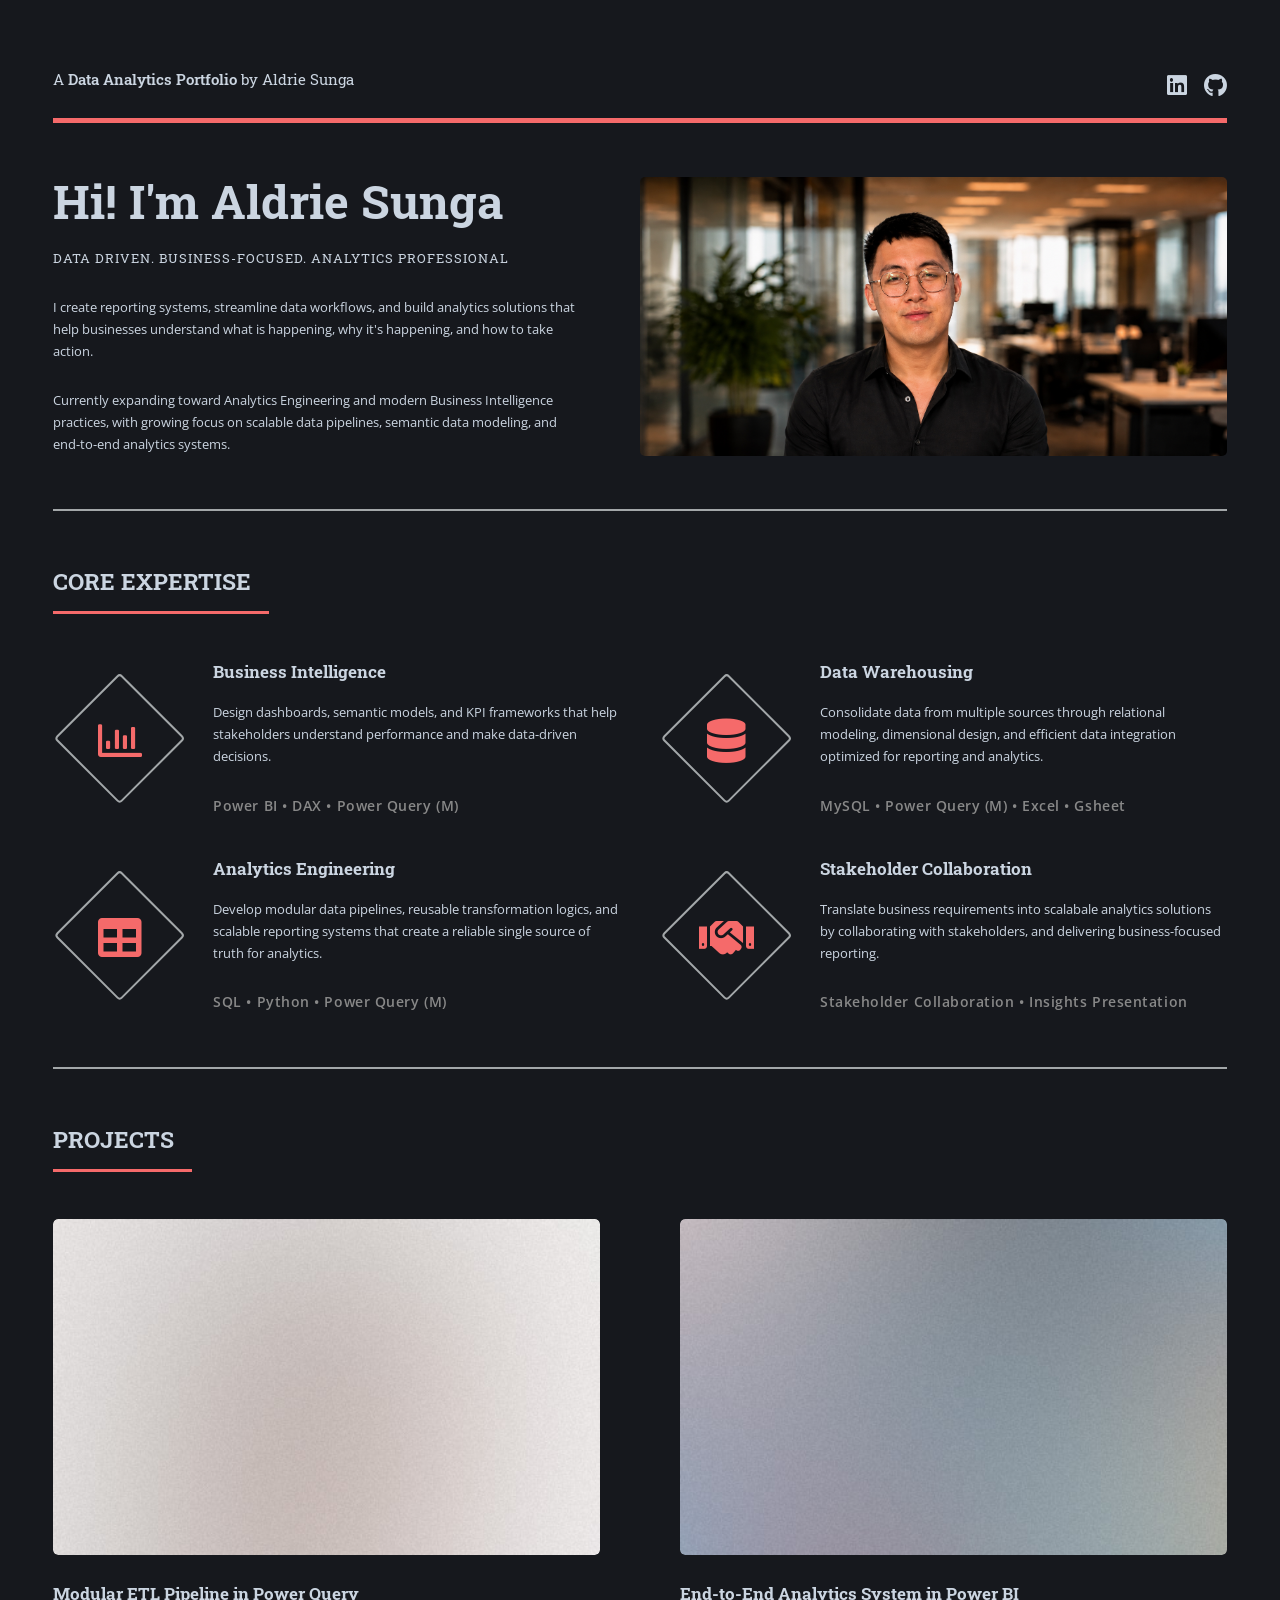
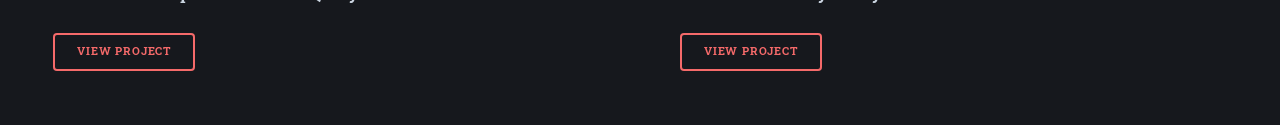
==== index.html @ 1bda988a "Add files via upload Commit-1" ====
<!DOCTYPE HTML>
<html>
	<head>
		<title>Data by Aldrie</title>
		<meta charset="utf-8" />
		<meta name="viewport" content="width=device-width, initial-scale=1, user-scalable=no" />
		<link rel="stylesheet" href="assets/css/main_mod.css" />
	</head>
	<body class="is-preload">

		<!-- Wrapper -->
			<div id="wrapper">

				<!-- Main -->
					<div id="main">
						<div class="inner">

							<!-- Header -->
								<header id="header">
									<a href="index.html" class="logo">A<strong> Data Analytics Portfolio</strong> by Aldrie Sunga</a>
									<ul class="icons">
										<li>
											<a href="https://www.linkedin.com/in/erroljohnsunga/"
												class="icon brands fa-linkedin"
												target="_blank"
												rel="noopener noreferrer">
													<span class="label">Linkedin</span>
											</a>
										</li>

										<li>
											<a
												class="icon brands fa-github"
												target="_blank"
												rel="noopener noreferrer">
													<span class="label">Github</span>
											</a>
										</li>
										<!-- <li><a href="#" class="icon brands fa-snapchat-ghost"><span class="label">Snapchat</span></a></li>
										<li><a href="#" class="icon brands fa-instagram"><span class="label">Instagram</span></a></li>
										<li><a href="#" class="icon brands fa-medium-m"><span class="label">Medium</span></a></li> -->
									</ul>
								</header>

							<!-- Banner -->
								<section id="banner">
									<div class="content">
										<header>
											<h1>Hi! I'm Aldrie Sunga</h1>
											<p>
												Data Driven. Business-Focused. Analytics Professional
											</p>
											
										</header>
										<p>
											I create reporting systems, streamline data workflows, and build analytics solutions that help businesses understand what is happening, why it's happening, and how to take action.
											</p>Currently expanding toward Analytics Engineering and modern Business Intelligence practices, with growing focus on scalable data pipelines, semantic data modeling, and end-to-end analytics systems.
										</p>
										<!-- <ul class="actions">
											<li><a href="#" class="button big">Learn More</a></li>
										</ul> -->
									</div>
									<span class="image object">
										<img src="images/pic10.jpg" alt="" />
									</span>
								</section>

							<!-- Section -->
								<section>
									<header class="major">
										<h2>CORE EXPERTISE</h2>
									</header>
									<div class="features">
										<article>
											<span class="icon fa-chart-bar"></span>
											<div class="content">
												<h3>Business Intelligence</h3>
												<p>
													Design dashboards, semantic models, and KPI frameworks that help stakeholders understand performance and make data-driven decisions.
												</p>
												<p class="tech-stack">
													Power BI • DAX • Power Query (M)
												</p>
											</div>
										</article>
										<article>
											<span class="icon solid fa-database"></span>
											<div class="content">
												<h3>Data Warehousing</h3>
												<p>
													Consolidate data from multiple sources through relational modeling, dimensional design, and efficient data integration optimized for reporting and analytics.
												</p>
												<p class="tech-stack">
													MySQL • Power Query (M) • Excel • Gsheet
												</p>
											</div>
										</article>
										<article>
											<span class="icon solid fa-table"></span>
											<div class="content">
												<h3>Analytics Engineering</h3>
												<p>
													Develop modular data pipelines, reusable transformation logics, and scalable reporting systems that create a reliable single source of truth for analytics.
												</p>
												<p class="tech-stack">
													SQL • Python • Power Query (M)
												</p>
											</div>
										</article>
										<article>
											<span class="icon solid fa-handshake"></span>
											<div class="content">
												<h3>Stakeholder Collaboration</h3>
												<p>
													Translate business requirements into scalabale analytics solutions by collaborating with stakeholders, and delivering business-focused reporting.
												</p>
												<p class="tech-stack">
													Stakeholder Collaboration • Insights Presentation
												</p>
											</div>
										</article>
									</div>
								</section>

							<!-- Section -->
								<section>
									<header class="major">
										<h2>PROJECTS</h2>
									</header>
									<div class="posts">
										<article>
											<a class="image"><img src="images/pic01.jpg" alt="" /></a>
											<h3>Modular ETL Pipeline in Power Query</h3>
											<p>
											</p>
											<ul class="actions">
												<li><a href="#" class="button">View Project</a></li>
											</ul>
										</article>

										<article>
											<a class="image"><img src="images/pic02.jpg" alt="" /></a>
											<h3>End-to-End Analytics System in Power BI</h3>
											<p>
											</p>
											<ul class="actions">
												<li><a href="#" class="button">View Project</a></li>
											</ul>
<!-- 										
										<article>
											<a class="image"><img src="images/pic02.jpg" alt="" /></a>
											<h3>Project #3</h3>
											<p>
												...
											</p>
											<ul class="actions">
												<li><a href="#" class="button">View Project</a></li>
											</ul>
										</article> -->
									</div>
								</section>
						</div>
					</div>
			</div>

		<!-- Scripts -->
			<script src="assets/js/jquery.min.js"></script>
			<script src="assets/js/browser.min.js"></script>
			<script src="assets/js/breakpoints.min.js"></script>
			<script src="assets/js/util.js"></script>
			<script src="assets/js/main.js"></script>

	</body>
</html>
---- assets/css/main_mod.css ----
@import url(fontawesome-all.min.css);
@import url("https://fonts.googleapis.com/css?family=Open+Sans:400,600,400italic,600italic|Roboto+Slab:400,700");
/*
	Editorial by HTML5 UP
	html5up.net | @ajlkn
	Free for personal and commercial use under the CCA 3.0 license (html5up.net/license)
*/
html, body, div, span, applet, object,
iframe, h1, h2, h3, h4, h5, h6, p, blockquote,
pre, a, abbr, acronym, address, big, cite,
code, del, dfn, em, img, ins, kbd, q, s, samp,
small, strike, strong, sub, sup, tt, var, b,
u, i, center, dl, dt, dd, ol, ul, li, fieldset,
form, label, legend, table, caption, tbody,
tfoot, thead, tr, th, td, article, aside,
canvas, details, embed, figure, figcaption,
footer, header, hgroup, menu, nav, output, ruby,
section, summary, time, mark, audio, video {
  margin: 0;
  padding: 0;
  border: 0;
  font-size: 100%;
  font: inherit;
  vertical-align: baseline; }

article, aside, details, figcaption, figure,
footer, header, hgroup, menu, nav, section {
  display: block; }

body {
  line-height: 1; }

ol, ul {
  list-style: none; }

blockquote, q {
  quotes: none; }
  blockquote:before, blockquote:after, q:before, q:after {
    content: '';
    content: none; }

table {
  border-collapse: collapse;
  border-spacing: 0; }

body {
  -webkit-text-size-adjust: none; }

mark {
  background-color: transparent;
  color: inherit; }

input::-moz-focus-inner {
  border: 0;
  padding: 0; }

input, select, textarea {
  -moz-appearance: none;
  -webkit-appearance: none;
  -ms-appearance: none;
  appearance: none; }

/* Basic */
@-ms-viewport {
  width: device-width; }

body {
  -ms-overflow-style: scrollbar; }

@media screen and (max-width: 480px) {
  html, body {
    min-width: 320px; } }

html {
  box-sizing: border-box; }

*, *:before, *:after {
  box-sizing: inherit; }

body {
  background: #16181D; }
  body.is-preload *, body.is-preload *:before, body.is-preload *:after, body.is-resizing *, body.is-resizing *:before, body.is-resizing *:after {
    -moz-animation: none !important;
    -webkit-animation: none !important;
    -ms-animation: none !important;
    animation: none !important;
    -moz-transition: none !important;
    -webkit-transition: none !important;
    -ms-transition: none !important;
    transition: none !important; }

/* Type */
body, input, select, textarea {
  color: #CBD5E1;
  font-family: "Open Sans", sans-serif;
  font-size: 13pt;
  font-weight: 400;
  line-height: 1.65; }
  @media screen and (max-width: 1680px) {
    body, input, select, textarea {
      font-size: 11pt; } }
  @media screen and (max-width: 1280px) {
    body, input, select, textarea {
      font-size: 10pt; } }
  @media screen and (max-width: 360px) {
    body, input, select, textarea {
      font-size: 9pt; } }

a {
  -moz-transition: color 0.2s ease-in-out, border-bottom-color 0.2s ease-in-out;
  -webkit-transition: color 0.2s ease-in-out, border-bottom-color 0.2s ease-in-out;
  -ms-transition: color 0.2s ease-in-out, border-bottom-color 0.2s ease-in-out;
  transition: color 0.2s ease-in-out, border-bottom-color 0.2s ease-in-out;
  border-bottom: dotted 1px;
  color: #f56a6a;
  text-decoration: none; }
  a:hover {
    border-bottom-color: #f56a6a;
    color: #f56a6a !important; }
    a:hover strong {
      color: inherit; }

strong, b {
  color: #CBD5E1;
  font-weight: 600; }

em, i {
  font-style: italic; }

p {
  margin: 0 0 2em 0; }

h1, h2, h3, h4, h5, h6 {
  color: #CBD5E1;
  font-family: "Roboto Slab", serif;
  font-weight: 700;
  line-height: 1.5;
  margin: 0 0 1em 0; }
  h1 a, h2 a, h3 a, h4 a, h5 a, h6 a {
    color: inherit;
    text-decoration: none;
    border-bottom: 0; }

h1 {
  font-size: 4em;
  margin: 0 0 0.5em 0;
  line-height: 1.3; }

h2 {
  font-size: 1.75em; }

h3 {
  font-size: 1.25em; }

h4 {
  font-size: 1.1em; }

h5 {
  font-size: 0.9em; }

h6 {
  font-size: 0.7em; }

@media screen and (max-width: 1680px) {
  h1 {
    font-size: 3.5em; } }

@media screen and (max-width: 980px) {
  h1 {
    font-size: 3.25em; } }

@media screen and (max-width: 736px) {
  h1 {
    font-size: 2em;
    line-height: 1.4; }
  h2 {
    font-size: 1.5em; } }

sub {
  font-size: 0.8em;
  position: relative;
  top: 0.5em; }

sup {
  font-size: 0.8em;
  position: relative;
  top: -0.5em; }

blockquote {
  border-left: solid 3px rgba(210, 215, 217, 0.75);
  font-style: italic;
  margin: 0 0 2em 0;
  padding: 0.5em 0 0.5em 2em; }

code {
  background: rgba(230, 235, 237, 0.25);
  border-radius: 0.375em;
  border: solid 1px rgba(210, 215, 217, 0.75);
  font-family: "Courier New", monospace;
  font-size: 0.9em;
  margin: 0 0.25em;
  padding: 0.25em 0.65em; }

pre {
  -webkit-overflow-scrolling: touch;
  font-family: "Courier New", monospace;
  font-size: 0.9em;
  margin: 0 0 2em 0; }
  pre code {
    display: block;
    line-height: 1.75;
    padding: 1em 1.5em;
    overflow-x: auto; }

hr {
  border: 0;
  border-bottom: solid 1px rgba(210, 215, 217, 0.75);
  margin: 2em 0; }
  hr.major {
    margin: 3em 0; }

.align-left {
  text-align: left; }

.align-center {
  text-align: center; }

.align-right {
  text-align: right; }

/* Row */
.row {
  display: flex;
  flex-wrap: wrap;
  box-sizing: border-box;
  align-items: stretch; }
  .row > * {
    box-sizing: border-box; }
  .row.gtr-uniform > * > :last-child {
    margin-bottom: 0; }
  .row.aln-left {
    justify-content: flex-start; }
  .row.aln-center {
    justify-content: center; }
  .row.aln-right {
    justify-content: flex-end; }
  .row.aln-top {
    align-items: flex-start; }
  .row.aln-middle {
    align-items: center; }
  .row.aln-bottom {
    align-items: flex-end; }
  .row > .imp {
    order: -1; }
  .row > .col-1 {
    width: 8.33333%; }
  .row > .off-1 {
    margin-left: 8.33333%; }
  .row > .col-2 {
    width: 16.66667%; }
  .row > .off-2 {
    margin-left: 16.66667%; }
  .row > .col-3 {
    width: 25%; }
  .row > .off-3 {
    margin-left: 25%; }
  .row > .col-4 {
    width: 33.33333%; }
  .row > .off-4 {
    margin-left: 33.33333%; }
  .row > .col-5 {
    width: 41.66667%; }
  .row > .off-5 {
    margin-left: 41.66667%; }
  .row > .col-6 {
    width: 50%; }
  .row > .off-6 {
    margin-left: 50%; }
  .row > .col-7 {
    width: 58.33333%; }
  .row > .off-7 {
    margin-left: 58.33333%; }
  .row > .col-8 {
    width: 66.66667%; }
  .row > .off-8 {
    margin-left: 66.66667%; }
  .row > .col-9 {
    width: 75%; }
  .row > .off-9 {
    margin-left: 75%; }
  .row > .col-10 {
    width: 83.33333%; }
  .row > .off-10 {
    margin-left: 83.33333%; }
  .row > .col-11 {
    width: 91.66667%; }
  .row > .off-11 {
    margin-left: 91.66667%; }
  .row > .col-12 {
    width: 100%; }
  .row > .off-12 {
    margin-left: 100%; }
  .row.gtr-0 {
    margin-top: 0;
    margin-left: 0em; }
    .row.gtr-0 > * {
      padding: 0 0 0 0em; }
    .row.gtr-0.gtr-uniform {
      margin-top: 0em; }
      .row.gtr-0.gtr-uniform > * {
        padding-top: 0em; }
  .row.gtr-25 {
    margin-top: 0;
    margin-left: -0.375em; }
    .row.gtr-25 > * {
      padding: 0 0 0 0.375em; }
    .row.gtr-25.gtr-uniform {
      margin-top: -0.375em; }
      .row.gtr-25.gtr-uniform > * {
        padding-top: 0.375em; }
  .row.gtr-50 {
    margin-top: 0;
    margin-left: -0.75em; }
    .row.gtr-50 > * {
      padding: 0 0 0 0.75em; }
    .row.gtr-50.gtr-uniform {
      margin-top: -0.75em; }
      .row.gtr-50.gtr-uniform > * {
        padding-top: 0.75em; }
  .row {
    margin-top: 0;
    margin-left: -1.5em; }
    .row > * {
      padding: 0 0 0 1.5em; }
    .row.gtr-uniform {
      margin-top: -1.5em; }
      .row.gtr-uniform > * {
        padding-top: 1.5em; }
  .row.gtr-150 {
    margin-top: 0;
    margin-left: -2.25em; }
    .row.gtr-150 > * {
      padding: 0 0 0 2.25em; }
    .row.gtr-150.gtr-uniform {
      margin-top: -2.25em; }
      .row.gtr-150.gtr-uniform > * {
        padding-top: 2.25em; }
  .row.gtr-200 {
    margin-top: 0;
    margin-left: -3em; }
    .row.gtr-200 > * {
      padding: 0 0 0 3em; }
    .row.gtr-200.gtr-uniform {
      margin-top: -3em; }
      .row.gtr-200.gtr-uniform > * {
        padding-top: 3em; }
  @media screen and (max-width: 1680px) {
    .row {
      display: flex;
      flex-wrap: wrap;
      box-sizing: border-box;
      align-items: stretch; }
      .row > * {
        box-sizing: border-box; }
      .row.gtr-uniform > * > :last-child {
        margin-bottom: 0; }
      .row.aln-left {
        justify-content: flex-start; }
      .row.aln-center {
        justify-content: center; }
      .row.aln-right {
        justify-content: flex-end; }
      .row.aln-top {
        align-items: flex-start; }
      .row.aln-middle {
        align-items: center; }
      .row.aln-bottom {
        align-items: flex-end; }
      .row > .imp-xlarge {
        order: -1; }
      .row > .col-1-xlarge {
        width: 8.33333%; }
      .row > .off-1-xlarge {
        margin-left: 8.33333%; }
      .row > .col-2-xlarge {
        width: 16.66667%; }
      .row > .off-2-xlarge {
        margin-left: 16.66667%; }
      .row > .col-3-xlarge {
        width: 25%; }
      .row > .off-3-xlarge {
        margin-left: 25%; }
      .row > .col-4-xlarge {
        width: 33.33333%; }
      .row > .off-4-xlarge {
        margin-left: 33.33333%; }
      .row > .col-5-xlarge {
        width: 41.66667%; }
      .row > .off-5-xlarge {
        margin-left: 41.66667%; }
      .row > .col-6-xlarge {
        width: 50%; }
      .row > .off-6-xlarge {
        margin-left: 50%; }
      .row > .col-7-xlarge {
        width: 58.33333%; }
      .row > .off-7-xlarge {
        margin-left: 58.33333%; }
      .row > .col-8-xlarge {
        width: 66.66667%; }
      .row > .off-8-xlarge {
        margin-left: 66.66667%; }
      .row > .col-9-xlarge {
        width: 75%; }
      .row > .off-9-xlarge {
        margin-left: 75%; }
      .row > .col-10-xlarge {
        width: 83.33333%; }
      .row > .off-10-xlarge {
        margin-left: 83.33333%; }
      .row > .col-11-xlarge {
        width: 91.66667%; }
      .row > .off-11-xlarge {
        margin-left: 91.66667%; }
      .row > .col-12-xlarge {
        width: 100%; }
      .row > .off-12-xlarge {
        margin-left: 100%; }
      .row.gtr-0 {
        margin-top: 0;
        margin-left: 0em; }
        .row.gtr-0 > * {
          padding: 0 0 0 0em; }
        .row.gtr-0.gtr-uniform {
          margin-top: 0em; }
          .row.gtr-0.gtr-uniform > * {
            padding-top: 0em; }
      .row.gtr-25 {
        margin-top: 0;
        margin-left: -0.375em; }
        .row.gtr-25 > * {
          padding: 0 0 0 0.375em; }
        .row.gtr-25.gtr-uniform {
          margin-top: -0.375em; }
          .row.gtr-25.gtr-uniform > * {
            padding-top: 0.375em; }
      .row.gtr-50 {
        margin-top: 0;
        margin-left: -0.75em; }
        .row.gtr-50 > * {
          padding: 0 0 0 0.75em; }
        .row.gtr-50.gtr-uniform {
          margin-top: -0.75em; }
          .row.gtr-50.gtr-uniform > * {
            padding-top: 0.75em; }
      .row {
        margin-top: 0;
        margin-left: -1.5em; }
        .row > * {
          padding: 0 0 0 1.5em; }
        .row.gtr-uniform {
          margin-top: -1.5em; }
          .row.gtr-uniform > * {
            padding-top: 1.5em; }
      .row.gtr-150 {
        margin-top: 0;
        margin-left: -2.25em; }
        .row.gtr-150 > * {
          padding: 0 0 0 2.25em; }
        .row.gtr-150.gtr-uniform {
          margin-top: -2.25em; }
          .row.gtr-150.gtr-uniform > * {
            padding-top: 2.25em; }
      .row.gtr-200 {
        margin-top: 0;
        margin-left: -3em; }
        .row.gtr-200 > * {
          padding: 0 0 0 3em; }
        .row.gtr-200.gtr-uniform {
          margin-top: -3em; }
          .row.gtr-200.gtr-uniform > * {
            padding-top: 3em; } }
  @media screen and (max-width: 1280px) {
    .row {
      display: flex;
      flex-wrap: wrap;
      box-sizing: border-box;
      align-items: stretch; }
      .row > * {
        box-sizing: border-box; }
      .row.gtr-uniform > * > :last-child {
        margin-bottom: 0; }
      .row.aln-left {
        justify-content: flex-start; }
      .row.aln-center {
        justify-content: center; }
      .row.aln-right {
        justify-content: flex-end; }
      .row.aln-top {
        align-items: flex-start; }
      .row.aln-middle {
        align-items: center; }
      .row.aln-bottom {
        align-items: flex-end; }
      .row > .imp-large {
        order: -1; }
      .row > .col-1-large {
        width: 8.33333%; }
      .row > .off-1-large {
        margin-left: 8.33333%; }
      .row > .col-2-large {
        width: 16.66667%; }
      .row > .off-2-large {
        margin-left: 16.66667%; }
      .row > .col-3-large {
        width: 25%; }
      .row > .off-3-large {
        margin-left: 25%; }
      .row > .col-4-large {
        width: 33.33333%; }
      .row > .off-4-large {
        margin-left: 33.33333%; }
      .row > .col-5-large {
        width: 41.66667%; }
      .row > .off-5-large {
        margin-left: 41.66667%; }
      .row > .col-6-large {
        width: 50%; }
      .row > .off-6-large {
        margin-left: 50%; }
      .row > .col-7-large {
        width: 58.33333%; }
      .row > .off-7-large {
        margin-left: 58.33333%; }
      .row > .col-8-large {
        width: 66.66667%; }
      .row > .off-8-large {
        margin-left: 66.66667%; }
      .row > .col-9-large {
        width: 75%; }
      .row > .off-9-large {
        margin-left: 75%; }
      .row > .col-10-large {
        width: 83.33333%; }
      .row > .off-10-large {
        margin-left: 83.33333%; }
      .row > .col-11-large {
        width: 91.66667%; }
      .row > .off-11-large {
        margin-left: 91.66667%; }
      .row > .col-12-large {
        width: 100%; }
      .row > .off-12-large {
        margin-left: 100%; }
      .row.gtr-0 {
        margin-top: 0;
        margin-left: 0em; }
        .row.gtr-0 > * {
          padding: 0 0 0 0em; }
        .row.gtr-0.gtr-uniform {
          margin-top: 0em; }
          .row.gtr-0.gtr-uniform > * {
            padding-top: 0em; }
      .row.gtr-25 {
        margin-top: 0;
        margin-left: -0.375em; }
        .row.gtr-25 > * {
          padding: 0 0 0 0.375em; }
        .row.gtr-25.gtr-uniform {
          margin-top: -0.375em; }
          .row.gtr-25.gtr-uniform > * {
            padding-top: 0.375em; }
      .row.gtr-50 {
        margin-top: 0;
        margin-left: -0.75em; }
        .row.gtr-50 > * {
          padding: 0 0 0 0.75em; }
        .row.gtr-50.gtr-uniform {
          margin-top: -0.75em; }
          .row.gtr-50.gtr-uniform > * {
            padding-top: 0.75em; }
      .row {
        margin-top: 0;
        margin-left: -1.5em; }
        .row > * {
          padding: 0 0 0 1.5em; }
        .row.gtr-uniform {
          margin-top: -1.5em; }
          .row.gtr-uniform > * {
            padding-top: 1.5em; }
      .row.gtr-150 {
        margin-top: 0;
        margin-left: -2.25em; }
        .row.gtr-150 > * {
          padding: 0 0 0 2.25em; }
        .row.gtr-150.gtr-uniform {
          margin-top: -2.25em; }
          .row.gtr-150.gtr-uniform > * {
            padding-top: 2.25em; }
      .row.gtr-200 {
        margin-top: 0;
        margin-left: -3em; }
        .row.gtr-200 > * {
          padding: 0 0 0 3em; }
        .row.gtr-200.gtr-uniform {
          margin-top: -3em; }
          .row.gtr-200.gtr-uniform > * {
            padding-top: 3em; } }
  @media screen and (max-width: 980px) {
    .row {
      display: flex;
      flex-wrap: wrap;
      box-sizing: border-box;
      align-items: stretch; }
      .row > * {
        box-sizing: border-box; }
      .row.gtr-uniform > * > :last-child {
        margin-bottom: 0; }
      .row.aln-left {
        justify-content: flex-start; }
      .row.aln-center {
        justify-content: center; }
      .row.aln-right {
        justify-content: flex-end; }
      .row.aln-top {
        align-items: flex-start; }
      .row.aln-middle {
        align-items: center; }
      .row.aln-bottom {
        align-items: flex-end; }
      .row > .imp-medium {
        order: -1; }
      .row > .col-1-medium {
        width: 8.33333%; }
      .row > .off-1-medium {
        margin-left: 8.33333%; }
      .row > .col-2-medium {
        width: 16.66667%; }
      .row > .off-2-medium {
        margin-left: 16.66667%; }
      .row > .col-3-medium {
        width: 25%; }
      .row > .off-3-medium {
        margin-left: 25%; }
      .row > .col-4-medium {
        width: 33.33333%; }
      .row > .off-4-medium {
        margin-left: 33.33333%; }
      .row > .col-5-medium {
        width: 41.66667%; }
      .row > .off-5-medium {
        margin-left: 41.66667%; }
      .row > .col-6-medium {
        width: 50%; }
      .row > .off-6-medium {
        margin-left: 50%; }
      .row > .col-7-medium {
        width: 58.33333%; }
      .row > .off-7-medium {
        margin-left: 58.33333%; }
      .row > .col-8-medium {
        width: 66.66667%; }
      .row > .off-8-medium {
        margin-left: 66.66667%; }
      .row > .col-9-medium {
        width: 75%; }
      .row > .off-9-medium {
        margin-left: 75%; }
      .row > .col-10-medium {
        width: 83.33333%; }
      .row > .off-10-medium {
        margin-left: 83.33333%; }
      .row > .col-11-medium {
        width: 91.66667%; }
      .row > .off-11-medium {
        margin-left: 91.66667%; }
      .row > .col-12-medium {
        width: 100%; }
      .row > .off-12-medium {
        margin-left: 100%; }
      .row.gtr-0 {
        margin-top: 0;
        margin-left: 0em; }
        .row.gtr-0 > * {
          padding: 0 0 0 0em; }
        .row.gtr-0.gtr-uniform {
          margin-top: 0em; }
          .row.gtr-0.gtr-uniform > * {
            padding-top: 0em; }
      .row.gtr-25 {
        margin-top: 0;
        margin-left: -0.375em; }
        .row.gtr-25 > * {
          padding: 0 0 0 0.375em; }
        .row.gtr-25.gtr-uniform {
          margin-top: -0.375em; }
          .row.gtr-25.gtr-uniform > * {
            padding-top: 0.375em; }
      .row.gtr-50 {
        margin-top: 0;
        margin-left: -0.75em; }
        .row.gtr-50 > * {
          padding: 0 0 0 0.75em; }
        .row.gtr-50.gtr-uniform {
          margin-top: -0.75em; }
          .row.gtr-50.gtr-uniform > * {
            padding-top: 0.75em; }
      .row {
        margin-top: 0;
        margin-left: -1.5em; }
        .row > * {
          padding: 0 0 0 1.5em; }
        .row.gtr-uniform {
          margin-top: -1.5em; }
          .row.gtr-uniform > * {
            padding-top: 1.5em; }
      .row.gtr-150 {
        margin-top: 0;
        margin-left: -2.25em; }
        .row.gtr-150 > * {
          padding: 0 0 0 2.25em; }
        .row.gtr-150.gtr-uniform {
          margin-top: -2.25em; }
          .row.gtr-150.gtr-uniform > * {
            padding-top: 2.25em; }
      .row.gtr-200 {
        margin-top: 0;
        margin-left: -3em; }
        .row.gtr-200 > * {
          padding: 0 0 0 3em; }
        .row.gtr-200.gtr-uniform {
          margin-top: -3em; }
          .row.gtr-200.gtr-uniform > * {
            padding-top: 3em; } }
  @media screen and (max-width: 736px) {
    .row {
      display: flex;
      flex-wrap: wrap;
      box-sizing: border-box;
      align-items: stretch; }
      .row > * {
        box-sizing: border-box; }
      .row.gtr-uniform > * > :last-child {
        margin-bottom: 0; }
      .row.aln-left {
        justify-content: flex-start; }
      .row.aln-center {
        justify-content: center; }
      .row.aln-right {
        justify-content: flex-end; }
      .row.aln-top {
        align-items: flex-start; }
      .row.aln-middle {
        align-items: center; }
      .row.aln-bottom {
        align-items: flex-end; }
      .row > .imp-small {
        order: -1; }
      .row > .col-1-small {
        width: 8.33333%; }
      .row > .off-1-small {
        margin-left: 8.33333%; }
      .row > .col-2-small {
        width: 16.66667%; }
      .row > .off-2-small {
        margin-left: 16.66667%; }
      .row > .col-3-small {
        width: 25%; }
      .row > .off-3-small {
        margin-left: 25%; }
      .row > .col-4-small {
        width: 33.33333%; }
      .row > .off-4-small {
        margin-left: 33.33333%; }
      .row > .col-5-small {
        width: 41.66667%; }
      .row > .off-5-small {
        margin-left: 41.66667%; }
      .row > .col-6-small {
        width: 50%; }
      .row > .off-6-small {
        margin-left: 50%; }
      .row > .col-7-small {
        width: 58.33333%; }
      .row > .off-7-small {
        margin-left: 58.33333%; }
      .row > .col-8-small {
        width: 66.66667%; }
      .row > .off-8-small {
        margin-left: 66.66667%; }
      .row > .col-9-small {
        width: 75%; }
      .row > .off-9-small {
        margin-left: 75%; }
      .row > .col-10-small {
        width: 83.33333%; }
      .row > .off-10-small {
        margin-left: 83.33333%; }
      .row > .col-11-small {
        width: 91.66667%; }
      .row > .off-11-small {
        margin-left: 91.66667%; }
      .row > .col-12-small {
        width: 100%; }
      .row > .off-12-small {
        margin-left: 100%; }
      .row.gtr-0 {
        margin-top: 0;
        margin-left: 0em; }
        .row.gtr-0 > * {
          padding: 0 0 0 0em; }
        .row.gtr-0.gtr-uniform {
          margin-top: 0em; }
          .row.gtr-0.gtr-uniform > * {
            padding-top: 0em; }
      .row.gtr-25 {
        margin-top: 0;
        margin-left: -0.375em; }
        .row.gtr-25 > * {
          padding: 0 0 0 0.375em; }
        .row.gtr-25.gtr-uniform {
          margin-top: -0.375em; }
          .row.gtr-25.gtr-uniform > * {
            padding-top: 0.375em; }
      .row.gtr-50 {
        margin-top: 0;
        margin-left: -0.75em; }
        .row.gtr-50 > * {
          padding: 0 0 0 0.75em; }
        .row.gtr-50.gtr-uniform {
          margin-top: -0.75em; }
          .row.gtr-50.gtr-uniform > * {
            padding-top: 0.75em; }
      .row {
        margin-top: 0;
        margin-left: -1.5em; }
        .row > * {
          padding: 0 0 0 1.5em; }
        .row.gtr-uniform {
          margin-top: -1.5em; }
          .row.gtr-uniform > * {
            padding-top: 1.5em; }
      .row.gtr-150 {
        margin-top: 0;
        margin-left: -2.25em; }
        .row.gtr-150 > * {
          padding: 0 0 0 2.25em; }
        .row.gtr-150.gtr-uniform {
          margin-top: -2.25em; }
          .row.gtr-150.gtr-uniform > * {
            padding-top: 2.25em; }
      .row.gtr-200 {
        margin-top: 0;
        margin-left: -3em; }
        .row.gtr-200 > * {
          padding: 0 0 0 3em; }
        .row.gtr-200.gtr-uniform {
          margin-top: -3em; }
          .row.gtr-200.gtr-uniform > * {
            padding-top: 3em; } }
  @media screen and (max-width: 480px) {
    .row {
      display: flex;
      flex-wrap: wrap;
      box-sizing: border-box;
      align-items: stretch; }
      .row > * {
        box-sizing: border-box; }
      .row.gtr-uniform > * > :last-child {
        margin-bottom: 0; }
      .row.aln-left {
        justify-content: flex-start; }
      .row.aln-center {
        justify-content: center; }
      .row.aln-right {
        justify-content: flex-end; }
      .row.aln-top {
        align-items: flex-start; }
      .row.aln-middle {
        align-items: center; }
      .row.aln-bottom {
        align-items: flex-end; }
      .row > .imp-xsmall {
        order: -1; }
      .row > .col-1-xsmall {
        width: 8.33333%; }
      .row > .off-1-xsmall {
        margin-left: 8.33333%; }
      .row > .col-2-xsmall {
        width: 16.66667%; }
      .row > .off-2-xsmall {
        margin-left: 16.66667%; }
      .row > .col-3-xsmall {
        width: 25%; }
      .row > .off-3-xsmall {
        margin-left: 25%; }
      .row > .col-4-xsmall {
        width: 33.33333%; }
      .row > .off-4-xsmall {
        margin-left: 33.33333%; }
      .row > .col-5-xsmall {
        width: 41.66667%; }
      .row > .off-5-xsmall {
        margin-left: 41.66667%; }
      .row > .col-6-xsmall {
        width: 50%; }
      .row > .off-6-xsmall {
        margin-left: 50%; }
      .row > .col-7-xsmall {
        width: 58.33333%; }
      .row > .off-7-xsmall {
        margin-left: 58.33333%; }
      .row > .col-8-xsmall {
        width: 66.66667%; }
      .row > .off-8-xsmall {
        margin-left: 66.66667%; }
      .row > .col-9-xsmall {
        width: 75%; }
      .row > .off-9-xsmall {
        margin-left: 75%; }
      .row > .col-10-xsmall {
        width: 83.33333%; }
      .row > .off-10-xsmall {
        margin-left: 83.33333%; }
      .row > .col-11-xsmall {
        width: 91.66667%; }
      .row > .off-11-xsmall {
        margin-left: 91.66667%; }
      .row > .col-12-xsmall {
        width: 100%; }
      .row > .off-12-xsmall {
        margin-left: 100%; }
      .row.gtr-0 {
        margin-top: 0;
        margin-left: 0em; }
        .row.gtr-0 > * {
          padding: 0 0 0 0em; }
        .row.gtr-0.gtr-uniform {
          margin-top: 0em; }
          .row.gtr-0.gtr-uniform > * {
            padding-top: 0em; }
      .row.gtr-25 {
        margin-top: 0;
        margin-left: -0.375em; }
        .row.gtr-25 > * {
          padding: 0 0 0 0.375em; }
        .row.gtr-25.gtr-uniform {
          margin-top: -0.375em; }
          .row.gtr-25.gtr-uniform > * {
            padding-top: 0.375em; }
      .row.gtr-50 {
        margin-top: 0;
        margin-left: -0.75em; }
        .row.gtr-50 > * {
          padding: 0 0 0 0.75em; }
        .row.gtr-50.gtr-uniform {
          margin-top: -0.75em; }
          .row.gtr-50.gtr-uniform > * {
            padding-top: 0.75em; }
      .row {
        margin-top: 0;
        margin-left: -1.5em; }
        .row > * {
          padding: 0 0 0 1.5em; }
        .row.gtr-uniform {
          margin-top: -1.5em; }
          .row.gtr-uniform > * {
            padding-top: 1.5em; }
      .row.gtr-150 {
        margin-top: 0;
        margin-left: -2.25em; }
        .row.gtr-150 > * {
          padding: 0 0 0 2.25em; }
        .row.gtr-150.gtr-uniform {
          margin-top: -2.25em; }
          .row.gtr-150.gtr-uniform > * {
            padding-top: 2.25em; }
      .row.gtr-200 {
        margin-top: 0;
        margin-left: -3em; }
        .row.gtr-200 > * {
          padding: 0 0 0 3em; }
        .row.gtr-200.gtr-uniform {
          margin-top: -3em; }
          .row.gtr-200.gtr-uniform > * {
            padding-top: 3em; } }

/* Section/Article */
section.special, article.special {
  text-align: center; }

header p {
  font-family: "Roboto Slab", serif;
  font-size: 1em;
  font-weight: 400;
  letter-spacing: 0.075em;
  margin-top: -0.5em;
  text-transform: uppercase; }

header.major > :last-child {
  border-bottom: solid 3px #f56a6a;
  display: inline-block;
  margin: 0 0 2em 0;
  padding: 0 0.75em 0.5em 0; }

header.main > :last-child {
  margin: 0 0 1em 0; }

/* Form */
form {
  margin: 0 0 2em 0; }

label {
  color: #3d4449;
  display: block;
  font-size: 0.9em;
  font-weight: 600;
  margin: 0 0 1em 0; }

input[type="text"],
input[type="password"],
input[type="email"],
input[type="tel"],
input[type="search"],
input[type="url"],
select,
textarea {
  -moz-appearance: none;
  -webkit-appearance: none;
  -ms-appearance: none;
  appearance: none;
  background: #ffffff;
  border-radius: 0.375em;
  border: none;
  border: solid 1px rgba(210, 215, 217, 0.75);
  color: inherit;
  display: block;
  outline: 0;
  padding: 0 1em;
  text-decoration: none;
  width: 100%; }
  input[type="text"]:invalid,
  input[type="password"]:invalid,
  input[type="email"]:invalid,
  input[type="tel"]:invalid,
  input[type="search"]:invalid,
  input[type="url"]:invalid,
  select:invalid,
  textarea:invalid {
    box-shadow: none; }
  input[type="text"]:focus,
  input[type="password"]:focus,
  input[type="email"]:focus,
  input[type="tel"]:focus,
  input[type="search"]:focus,
  input[type="url"]:focus,
  select:focus,
  textarea:focus {
    border-color: #f56a6a;
    box-shadow: 0 0 0 1px #f56a6a; }

select {
  background-image: url("data:image/svg+xml;charset=utf8,%3Csvg xmlns='http://www.w3.org/2000/svg' width='40' height='40' preserveAspectRatio='none' viewBox='0 0 40 40'%3E%3Cpath d='M9.4,12.3l10.4,10.4l10.4-10.4c0.2-0.2,0.5-0.4,0.9-0.4c0.3,0,0.6,0.1,0.9,0.4l3.3,3.3c0.2,0.2,0.4,0.5,0.4,0.9 c0,0.4-0.1,0.6-0.4,0.9L20.7,31.9c-0.2,0.2-0.5,0.4-0.9,0.4c-0.3,0-0.6-0.1-0.9-0.4L4.3,17.3c-0.2-0.2-0.4-0.5-0.4-0.9 c0-0.4,0.1-0.6,0.4-0.9l3.3-3.3c0.2-0.2,0.5-0.4,0.9-0.4S9.1,12.1,9.4,12.3z' fill='rgba(210, 215, 217, 0.75)' /%3E%3C/svg%3E");
  background-size: 1.25em;
  background-repeat: no-repeat;
  background-position: calc(100% - 1em) center;
  height: 2.75em;
  padding-right: 2.75em;
  text-overflow: ellipsis; }
  select option {
    color: #3d4449;
    background: #ffffff; }
  select:focus::-ms-value {
    background-color: transparent; }
  select::-ms-expand {
    display: none; }

input[type="text"],
input[type="password"],
input[type="email"],
input[type="tel"],
input[type="search"],
input[type="url"],
select {
  height: 2.75em; }

textarea {
  padding: 0.75em 1em; }

input[type="checkbox"],
input[type="radio"] {
  -moz-appearance: none;
  -webkit-appearance: none;
  -ms-appearance: none;
  appearance: none;
  display: block;
  float: left;
  margin-right: -2em;
  opacity: 0;
  width: 1em;
  z-index: -1; }
  input[type="checkbox"] + label,
  input[type="radio"] + label {
    text-decoration: none;
    color: #7f888f;
    cursor: pointer;
    display: inline-block;
    font-size: 1em;
    font-weight: 400;
    padding-left: 2.4em;
    padding-right: 0.75em;
    position: relative; }
    input[type="checkbox"] + label:before,
    input[type="radio"] + label:before {
      -moz-osx-font-smoothing: grayscale;
      -webkit-font-smoothing: antialiased;
      display: inline-block;
      font-style: normal;
      font-variant: normal;
      text-rendering: auto;
      line-height: 1;
      text-transform: none !important;
      font-family: 'Font Awesome 5 Free';
      font-weight: 900; }
    input[type="checkbox"] + label:before,
    input[type="radio"] + label:before {
      background: #ffffff;
      border-radius: 0.375em;
      border: solid 1px rgba(210, 215, 217, 0.75);
      content: '';
      display: inline-block;
      font-size: 0.8em;
      height: 2.0625em;
      left: 0;
      line-height: 2.0625em;
      position: absolute;
      text-align: center;
      top: 0;
      width: 2.0625em; }
  input[type="checkbox"]:checked + label:before,
  input[type="radio"]:checked + label:before {
    background: #3d4449;
    border-color: #3d4449;
    color: #ffffff;
    content: '\f00c'; }
  input[type="checkbox"]:focus + label:before,
  input[type="radio"]:focus + label:before {
    border-color: #f56a6a;
    box-shadow: 0 0 0 1px #f56a6a; }

input[type="checkbox"] + label:before {
  border-radius: 0.375em; }

input[type="radio"] + label:before {
  border-radius: 100%; }

::-webkit-input-placeholder {
  color: #9fa3a6 !important;
  opacity: 1.0; }

:-moz-placeholder {
  color: #9fa3a6 !important;
  opacity: 1.0; }

::-moz-placeholder {
  color: #9fa3a6 !important;
  opacity: 1.0; }

:-ms-input-placeholder {
  color: #9fa3a6 !important;
  opacity: 1.0; }

/* Box */
.box {
  border-radius: 0.375em;
  border: solid 1px rgba(210, 215, 217, 0.75);
  margin-bottom: 2em;
  padding: 1.5em; }
  .box > :last-child,
  .box > :last-child > :last-child,
  .box > :last-child > :last-child > :last-child {
    margin-bottom: 0; }
  .box.alt {
    border: 0;
    border-radius: 0;
    padding: 0; }

/* Icon */
.icon {
  text-decoration: none;
  border-bottom: none;
  position: relative; }
  .icon:before {
    -moz-osx-font-smoothing: grayscale;
    -webkit-font-smoothing: antialiased;
    display: inline-block;
    font-style: normal;
    font-variant: normal;
    text-rendering: auto;
    line-height: 1;
    text-transform: none !important;
    font-family: 'Font Awesome 5 Free';
    font-weight: 400; }
  .icon > .label {
    display: none; }
  .icon:before {
    line-height: inherit; }
  .icon.solid:before {
    font-weight: 900; }
  .icon.brands:before {
    font-family: 'Font Awesome 5 Brands'; }

/* Image */
.image {
  border-radius: 0.375em;
  border: 0;
  display: inline-block;
  position: relative; }
  .image img {
    border-radius: 0.375em;
    display: block; }
  .image.left, .image.right {
    max-width: 40%; }
    .image.left img, .image.right img {
      width: 100%; }
  .image.left {
    float: left;
    padding: 0 1.5em 1em 0;
    top: 0.25em; }
  .image.right {
    float: right;
    padding: 0 0 1em 1.5em;
    top: 0.25em; }
  .image.fit {
    display: block;
    margin: 0 0 2em 0;
    width: 100%; }
    .image.fit img {
      width: 100%; }
  .image.main {
    display: block;
    margin: 0 0 3em 0;
    width: 100%; }
    .image.main img {
      width: 100%; }

a.image {
  overflow: hidden; }
  a.image img {
    -moz-transition: -moz-transform 0.2s ease;
    -webkit-transition: -webkit-transform 0.2s ease;
    -ms-transition: -ms-transform 0.2s ease;
    transition: transform 0.2s ease; }
  a.image:hover img {
    -moz-transform: scale(1.075);
    -webkit-transform: scale(1.075);
    -ms-transform: scale(1.075);
    transform: scale(1.075); }

/* List */
ol {
  list-style: decimal;
  margin: 0 0 2em 0;
  padding-left: 1.25em; }
  ol li {
    padding-left: 0.25em; }

ul {
  list-style: disc;
  margin: 0 0 2em 0;
  padding-left: 1em; }
  ul li {
    padding-left: 0.5em; }
  ul.alt {
    list-style: none;
    padding-left: 0; }
    ul.alt li {
      border-top: solid 1px rgba(210, 215, 217, 0.75);
      padding: 0.5em 0; }
      ul.alt li:first-child {
        border-top: 0;
        padding-top: 0; }

dl {
  margin: 0 0 2em 0; }
  dl dt {
    display: block;
    font-weight: 600;
    margin: 0 0 1em 0; }
  dl dd {
    margin-left: 2em; }

/* Actions */
ul.actions {
  display: -moz-flex;
  display: -webkit-flex;
  display: -ms-flex;
  display: flex;
  cursor: default;
  list-style: none;
  margin-left: -1em;
  padding-left: 0; }
  ul.actions li {
    padding: 0 0 0 1em;
    vertical-align: middle; }
  ul.actions.special {
    -moz-justify-content: center;
    -webkit-justify-content: center;
    -ms-justify-content: center;
    justify-content: center;
    width: 100%;
    margin-left: 0; }
    ul.actions.special li:first-child {
      padding-left: 0; }
  ul.actions.stacked {
    -moz-flex-direction: column;
    -webkit-flex-direction: column;
    -ms-flex-direction: column;
    flex-direction: column;
    margin-left: 0; }
    ul.actions.stacked li {
      padding: 1.3em 0 0 0; }
      ul.actions.stacked li:first-child {
        padding-top: 0; }
  ul.actions.fit {
    width: calc(100% + 1em); }
    ul.actions.fit li {
      -moz-flex-grow: 1;
      -webkit-flex-grow: 1;
      -ms-flex-grow: 1;
      flex-grow: 1;
      -moz-flex-shrink: 1;
      -webkit-flex-shrink: 1;
      -ms-flex-shrink: 1;
      flex-shrink: 1;
      width: 100%; }
      ul.actions.fit li > * {
        width: 100%; }
    ul.actions.fit.stacked {
      width: 100%; }

/* Icons */
ul.icons {
  cursor: default;
  list-style: none;
  padding-left: 0; }
  ul.icons li {
    display: inline-block;
    padding: 0 1em 0 0; }
    ul.icons li:last-child {
      padding-right: 0; }
    ul.icons li .icon {
      color: inherit; }
      ul.icons li .icon:before {
        font-size: 1.75em; }

/* Contact */
ul.contact {
  list-style: none;
  padding: 0; }
  ul.contact li {
    text-decoration: none;
    border-top: solid 1px rgba(210, 215, 217, 0.75);
    margin: 1.5em 0 0 0;
    padding: 1.5em 0 0 3em;
    position: relative; }
    ul.contact li:before {
      -moz-osx-font-smoothing: grayscale;
      -webkit-font-smoothing: antialiased;
      display: inline-block;
      font-style: normal;
      font-variant: normal;
      text-rendering: auto;
      line-height: 1;
      text-transform: none !important;
      font-family: 'Font Awesome 5 Free';
      font-weight: 400; }
    ul.contact li:before {
      color: #f56a6a;
      display: inline-block;
      font-size: 1.5em;
      height: 1.125em;
      left: 0;
      line-height: 1.125em;
      position: absolute;
      text-align: center;
      top: 1em;
      width: 1.5em; }
    ul.contact li:first-child {
      border-top: 0;
      margin-top: 0;
      padding-top: 0; }
      ul.contact li:first-child:before {
        top: 0; }
    ul.contact li a {
      color: inherit; }

/* Pagination */
ul.pagination {
  cursor: default;
  list-style: none;
  padding-left: 0; }
  ul.pagination li {
    display: inline-block;
    padding-left: 0;
    vertical-align: middle; }
    ul.pagination li > .page {
      -moz-transition: background-color 0.2s ease-in-out, color 0.2s ease-in-out;
      -webkit-transition: background-color 0.2s ease-in-out, color 0.2s ease-in-out;
      -ms-transition: background-color 0.2s ease-in-out, color 0.2s ease-in-out;
      transition: background-color 0.2s ease-in-out, color 0.2s ease-in-out;
      border-bottom: 0;
      border-radius: 0.375em;
      display: inline-block;
      font-size: 0.8em;
      font-weight: 600;
      height: 2em;
      line-height: 2em;
      margin: 0 0.125em;
      min-width: 2em;
      padding: 0 0.5em;
      text-align: center; }
      ul.pagination li > .page.active {
        background-color: #f56a6a;
        color: #ffffff !important; }
        ul.pagination li > .page.active:hover {
          background-color: #f67878; }
        ul.pagination li > .page.active:active {
          background-color: #f45c5c; }
    ul.pagination li:first-child {
      padding-right: 0.75em; }
    ul.pagination li:last-child {
      padding-left: 0.75em; }
  @media screen and (max-width: 480px) {
    ul.pagination li:nth-child(n+2):nth-last-child(n+2) {
      display: none; }
    ul.pagination li:first-child {
      padding-right: 0; } }

/* Table */
.table-wrapper {
  -webkit-overflow-scrolling: touch;
  overflow-x: auto; }

table {
  margin: 0 0 2em 0;
  width: 100%; }
  table tbody tr {
    border: solid 1px rgba(210, 215, 217, 0.75);
    border-left: 0;
    border-right: 0; }
    table tbody tr:nth-child(2n + 1) {
      background-color: rgba(230, 235, 237, 0.25); }
  table td {
    padding: 0.75em 0.75em; }
  table th {
    color: #3d4449;
    font-size: 0.9em;
    font-weight: 600;
    padding: 0 0.75em 0.75em 0.75em;
    text-align: left; }
  table thead {
    border-bottom: solid 2px rgba(210, 215, 217, 0.75); }
  table tfoot {
    border-top: solid 2px rgba(210, 215, 217, 0.75); }
  table.alt {
    border-collapse: separate; }
    table.alt tbody tr td {
      border: solid 1px rgba(210, 215, 217, 0.75);
      border-left-width: 0;
      border-top-width: 0; }
      table.alt tbody tr td:first-child {
        border-left-width: 1px; }
    table.alt tbody tr:first-child td {
      border-top-width: 1px; }
    table.alt thead {
      border-bottom: 0; }
    table.alt tfoot {
      border-top: 0; }

/* Button */
input[type="submit"],
input[type="reset"],
input[type="button"],
button,
.button {
  -moz-appearance: none;
  -webkit-appearance: none;
  -ms-appearance: none;
  appearance: none;
  -moz-transition: background-color 0.2s ease-in-out, color 0.2s ease-in-out;
  -webkit-transition: background-color 0.2s ease-in-out, color 0.2s ease-in-out;
  -ms-transition: background-color 0.2s ease-in-out, color 0.2s ease-in-out;
  transition: background-color 0.2s ease-in-out, color 0.2s ease-in-out;
  background-color: transparent;
  border-radius: 0.375em;
  border: 0;
  box-shadow: inset 0 0 0 2px #f56a6a;
  color: #f56a6a !important;
  cursor: pointer;
  display: inline-block;
  font-family: "Roboto Slab", serif;
  font-size: 0.8em;
  font-weight: 700;
  height: 3.5em;
  letter-spacing: 0.075em;
  line-height: 3.5em;
  padding: 0 2.25em;
  text-align: center;
  text-decoration: none;
  text-transform: uppercase;
  white-space: nowrap; }
  input[type="submit"]:hover,
  input[type="reset"]:hover,
  input[type="button"]:hover,
  button:hover,
  .button:hover {
    background-color: rgba(245, 106, 106, 0.05); }
  input[type="submit"]:active,
  input[type="reset"]:active,
  input[type="button"]:active,
  button:active,
  .button:active {
    background-color: rgba(245, 106, 106, 0.15); }
  input[type="submit"].icon:before,
  input[type="reset"].icon:before,
  input[type="button"].icon:before,
  button.icon:before,
  .button.icon:before {
    margin-right: 0.5em; }
  input[type="submit"].fit,
  input[type="reset"].fit,
  input[type="button"].fit,
  button.fit,
  .button.fit {
    width: 100%; }
  input[type="submit"].small,
  input[type="reset"].small,
  input[type="button"].small,
  button.small,
  .button.small {
    font-size: 0.6em; }
  input[type="submit"].large,
  input[type="reset"].large,
  input[type="button"].large,
  button.large,
  .button.large {
    font-size: 1em;
    height: 3.65em;
    line-height: 3.65em; }
  input[type="submit"].primary,
  input[type="reset"].primary,
  input[type="button"].primary,
  button.primary,
  .button.primary {
    background-color: #f56a6a;
    box-shadow: none;
    color: #ffffff !important; }
    input[type="submit"].primary:hover,
    input[type="reset"].primary:hover,
    input[type="button"].primary:hover,
    button.primary:hover,
    .button.primary:hover {
      background-color: #f67878; }
    input[type="submit"].primary:active,
    input[type="reset"].primary:active,
    input[type="button"].primary:active,
    button.primary:active,
    .button.primary:active {
      background-color: #f45c5c; }
  input[type="submit"].disabled, input[type="submit"]:disabled,
  input[type="reset"].disabled,
  input[type="reset"]:disabled,
  input[type="button"].disabled,
  input[type="button"]:disabled,
  button.disabled,
  button:disabled,
  .button.disabled,
  .button:disabled {
    pointer-events: none;
    opacity: 0.25; }

/* Mini Posts */
.mini-posts article {
  border-top: solid 1px rgba(210, 215, 217, 0.75);
  margin-top: 2em;
  padding-top: 2em; }
  .mini-posts article .image {
    display: block;
    margin: 0 0 1.5em 0; }
    .mini-posts article .image img {
      display: block;
      width: 100%; }
  .mini-posts article:first-child {
    border-top: 0;
    margin-top: 0;
    padding-top: 0; }

/* Features */
.features {
  display: -moz-flex;
  display: -webkit-flex;
  display: -ms-flex;
  display: flex;
  -moz-flex-wrap: wrap;
  -webkit-flex-wrap: wrap;
  -ms-flex-wrap: wrap;
  flex-wrap: wrap;
  margin: 0 0 2em -3em;
  width: calc(100% + 3em); }
  .features article {
    -moz-align-items: center;
    -webkit-align-items: center;
    -ms-align-items: center;
    align-items: center;
    display: -moz-flex;
    display: -webkit-flex;
    display: -ms-flex;
    display: flex;
    margin: 0 0 3em 3em;
    position: relative;
    width: calc(50% - 3em); }
    .features article:nth-child(2n - 1) {
      margin-right: 1.5em; }
    .features article:nth-child(2n) {
      margin-left: 1.5em; }
    .features article:nth-last-child(1), .features article:nth-last-child(2) {
      margin-bottom: 0; }
    .features article .icon {
      -moz-flex-grow: 0;
      -webkit-flex-grow: 0;
      -ms-flex-grow: 0;
      flex-grow: 0;
      -moz-flex-shrink: 0;
      -webkit-flex-shrink: 0;
      -ms-flex-shrink: 0;
      flex-shrink: 0;
      display: block;
      height: 10em;
      line-height: 10em;
      margin: 0 2em 0 0;
      text-align: center;
      width: 10em; }
      .features article .icon:before {
        color: #f56a6a;
        font-size: 2.75rem;
        position: relative;
        top: 0.05em; }
      .features article .icon:after {
        -moz-transform: rotate(45deg);
        -webkit-transform: rotate(45deg);
        -ms-transform: rotate(45deg);
        transform: rotate(45deg);
        border-radius: 0.25rem;
        border: solid 2px rgba(210, 215, 217, 0.75);
        content: '';
        display: block;
        height: 7em;
        left: 50%;
        margin: -3.5em 0 0 -3.5em;
        position: absolute;
        top: 50%;
        width: 7em; }
    .features article .content {
      -moz-flex-grow: 1;
      -webkit-flex-grow: 1;
      -ms-flex-grow: 1;
      flex-grow: 1;
      -moz-flex-shrink: 1;
      -webkit-flex-shrink: 1;
      -ms-flex-shrink: 1;
      flex-shrink: 1;
      width: 100%; }
      .features article .content > :last-child {
        margin-bottom: 0; }
  @media screen and (max-width: 980px) {
    .features {
      margin: 0 0 2em 0;
      width: 100%; }
      .features article {
        margin: 0 0 3em 0;
        width: 100%; }
        .features article:nth-child(2n - 1) {
          margin-right: 0; }
        .features article:nth-child(2n) {
          margin-left: 0; }
        .features article:nth-last-child(1), .features article:nth-last-child(2) {
          margin-bottom: 3em; }
        .features article:last-child {
          margin-bottom: 0; }
        .features article .icon {
          height: 8em;
          line-height: 8em;
          width: 8em; }
          .features article .icon:before {
            font-size: 2.25rem; }
          .features article .icon:after {
            height: 6em;
            margin: -3em 0 0 -3em;
            width: 6em; } }
  @media screen and (max-width: 480px) {
    .features article {
      -moz-flex-direction: column;
      -webkit-flex-direction: column;
      -ms-flex-direction: column;
      flex-direction: column;
      -moz-align-items: -moz-flex-start;
      -webkit-align-items: -webkit-flex-start;
      -ms-align-items: -ms-flex-start;
      align-items: flex-start; }
      .features article .icon {
        height: 6em;
        line-height: 6em;
        margin: 0 0 1.5em 0;
        width: 6em; }
        .features article .icon:before {
          font-size: 1.5rem; }
        .features article .icon:after {
          height: 4em;
          margin: -2em 0 0 -2em;
          width: 4em; } }
  @media screen and (max-width: 480px) {
    .features article .icon:before {
      font-size: 1.25rem; } }

/* Posts */
.posts {
  display: -moz-flex;
  display: -webkit-flex;
  display: -ms-flex;
  display: flex;
  -moz-flex-wrap: wrap;
  -webkit-flex-wrap: wrap;
  -ms-flex-wrap: wrap;
  flex-wrap: wrap;
  margin: 0 0 2em -6em;
  width: calc(100% + 6em); }
  .posts article {
    -moz-flex-grow: 0;
    -webkit-flex-grow: 0;
    -ms-flex-grow: 0;
    flex-grow: 0;
    -moz-flex-shrink: 1;
    -webkit-flex-shrink: 1;
    -ms-flex-shrink: 1;
    flex-shrink: 1;
    margin: 0 0 6em 6em;
    position: relative;
    width: calc(33.33333% - 6em); }
    .posts article:before {
      background: transparent;
      content: '';
      display: block;
      height: calc(100% + 6em);
      left: -3em;
      position: absolute;
      top: 0;
      width: 1px; }
    .posts article:after {
      background: transparent;
      bottom: -3em;
      content: '';
      display: block;
      height: 1px;
      position: absolute;
      right: 0;
      width: calc(100% + 6em); }
    .posts article > :last-child {
      margin-bottom: 0; }
    .posts article .image {
      display: block;
      margin: 0 0 2em 0; }
      .posts article .image img {
        display: block;
        width: 100%; }
  @media screen and (min-width: 1681px) {
    .posts article:nth-child(3n + 1):before {
      display: none; }
    .posts article:nth-child(3n + 1):after {
      width: 100%; }
    .posts article:nth-last-child(1), .posts article:nth-last-child(2), .posts article:nth-last-child(3) {
      margin-bottom: 0; }
      .posts article:nth-last-child(1):before, .posts article:nth-last-child(2):before, .posts article:nth-last-child(3):before {
        height: 100%; }
      .posts article:nth-last-child(1):after, .posts article:nth-last-child(2):after, .posts article:nth-last-child(3):after {
        display: none; } }
  @media screen and (max-width: 1680px) {
    .posts article {
      width: calc(50% - 6em); }
      .posts article:nth-last-child(3) {
        margin-bottom: 6em; } }
  @media screen and (min-width: 481px) and (max-width: 1680px) {
    .posts article:nth-child(2n + 1):before {
      display: none; }
    .posts article:nth-child(2n + 1):after {
      width: 100%; }
    .posts article:nth-last-child(1), .posts article:nth-last-child(2) {
      margin-bottom: 0; }
      .posts article:nth-last-child(1):before, .posts article:nth-last-child(2):before {
        height: 100%; }
      .posts article:nth-last-child(1):after, .posts article:nth-last-child(2):after {
        display: none; } }
  @media screen and (max-width: 736px) {
    .posts {
      margin: 0 0 2em -4.5em;
      width: calc(100% + 4.5em); }
      .posts article {
        margin: 0 0 4.5em 4.5em;
        width: calc(50% - 4.5em); }
        .posts article:before {
          height: calc(100% + 4.5em);
          left: -2.25em; }
        .posts article:after {
          bottom: -2.25em;
          width: calc(100% + 4.5em); }
        .posts article:nth-last-child(3) {
          margin-bottom: 4.5em; } }
  @media screen and (max-width: 480px) {
    .posts {
      margin: 0 0 2em 0;
      width: 100%; }
      .posts article {
        margin: 0 0 4.5em 0;
        width: 100%; }
        .posts article:before {
          display: none; }
        .posts article:after {
          width: 100%; }
        .posts article:last-child {
          margin-bottom: 0; }
          .posts article:last-child:after {
            display: none; } }

/* Wrapper */
#wrapper {
  display: -moz-flex;
  display: -webkit-flex;
  display: -ms-flex;
  display: flex;
  -moz-flex-direction: row-reverse;
  -webkit-flex-direction: row-reverse;
  -ms-flex-direction: row-reverse;
  flex-direction: row-reverse;
  min-height: 100vh; }

/* Main */
#main {
  -moz-flex-grow: 1;
  -webkit-flex-grow: 1;
  -ms-flex-grow: 1;
  flex-grow: 1;
  -moz-flex-shrink: 1;
  -webkit-flex-shrink: 1;
  -ms-flex-shrink: 1;
  flex-shrink: 1;
  width: 100%; }
  #main > .inner {
    padding: 0 6em 0.1em 6em ;
    margin: 0 auto;
    max-width: 110em; }
    #main > .inner > section {
      padding: 6em 0 4em 0 ;
      border-top: solid 2px rgba(210, 215, 217, 0.75); }
      #main > .inner > section:first-of-type {
        border-top: 0 !important; }
  @media screen and (max-width: 1680px) {
    #main > .inner {
      padding: 0 5em 0.1em 5em ; }
      #main > .inner > section {
        padding: 5em 0 3em 0 ; } }
  @media screen and (max-width: 1280px) {
    #main > .inner {
      padding: 0 4em 0.1em 4em ; }
      #main > .inner > section {
        padding: 4em 0 2em 0 ; } }
  @media screen and (max-width: 736px) {
    #main > .inner {
      padding: 0 2em 0.1em 2em ; }
      #main > .inner > section {
        padding: 3em 0 1em 0 ; } }

/* Sidebar */
#search form {
  text-decoration: none;
  position: relative; }
  #search form:before {
    -moz-osx-font-smoothing: grayscale;
    -webkit-font-smoothing: antialiased;
    display: inline-block;
    font-style: normal;
    font-variant: normal;
    text-rendering: auto;
    line-height: 1;
    text-transform: none !important;
    font-family: 'Font Awesome 5 Free';
    font-weight: 900; }
  #search form:before {
    -moz-transform: scaleX(-1);
    -webkit-transform: scaleX(-1);
    -ms-transform: scaleX(-1);
    transform: scaleX(-1);
    color: #7f888f;
    content: '\f002';
    cursor: default;
    display: block;
    font-size: 1.5em;
    height: 2em;
    line-height: 2em;
    opacity: 0.325;
    position: absolute;
    right: 0;
    text-align: center;
    top: 0;
    width: 2em; }
  #search form input[type="text"] {
    padding-right: 2.75em; }

#sidebar {
  -moz-flex-grow: 0;
  -webkit-flex-grow: 0;
  -ms-flex-grow: 0;
  flex-grow: 0;
  -moz-flex-shrink: 0;
  -webkit-flex-shrink: 0;
  -ms-flex-shrink: 0;
  flex-shrink: 0;
  -moz-transition: margin-left 0.5s ease, box-shadow 0.5s ease;
  -webkit-transition: margin-left 0.5s ease, box-shadow 0.5s ease;
  -ms-transition: margin-left 0.5s ease, box-shadow 0.5s ease;
  transition: margin-left 0.5s ease, box-shadow 0.5s ease;
  background-color: #f5f6f7;
  font-size: 0.9em;
  position: relative;
  width: 26em; }
  #sidebar h2 {
    font-size: 1.38889em; }
  #sidebar > .inner {
    padding: 2.22222em 2.22222em 2.44444em 2.22222em ;
    position: relative;
    width: 26em; }
    #sidebar > .inner > * {
      border-bottom: solid 2px rgba(210, 215, 217, 0.75);
      margin: 0 0 3.5em 0;
      padding: 0 0 3.5em 0; }
      #sidebar > .inner > * > :last-child {
        margin-bottom: 0; }
      #sidebar > .inner > *:last-child {
        border-bottom: 0;
        margin-bottom: 0;
        padding-bottom: 0; }
    #sidebar > .inner > .alt {
      background-color: #eff1f2;
      border-bottom: 0;
      margin: -2.22222em 0 4.44444em -2.22222em;
      padding: 2.22222em;
      width: calc(100% + 4.44444em); }
  #sidebar .toggle {
    text-decoration: none;
    -moz-transition: left 0.5s ease;
    -webkit-transition: left 0.5s ease;
    -ms-transition: left 0.5s ease;
    transition: left 0.5s ease;
    -webkit-tap-highlight-color: rgba(255, 255, 255, 0);
    border: 0;
    display: block;
    height: 7.5em;
    left: 26em;
    line-height: 7.5em;
    outline: 0;
    overflow: hidden;
    position: absolute;
    text-align: center;
    text-indent: -15em;
    white-space: nowrap;
    top: 0;
    width: 6em;
    z-index: 10000; }
    #sidebar .toggle:before {
      -moz-osx-font-smoothing: grayscale;
      -webkit-font-smoothing: antialiased;
      display: inline-block;
      font-style: normal;
      font-variant: normal;
      text-rendering: auto;
      line-height: 1;
      text-transform: none !important;
      font-family: 'Font Awesome 5 Free';
      font-weight: 900; }
    #sidebar .toggle:before {
      content: '\f0c9';
      font-size: 2rem;
      height: inherit;
      left: 0;
      line-height: inherit;
      position: absolute;
      text-indent: 0;
      top: 0;
      width: inherit; }
  #sidebar.inactive {
    margin-left: -26em; }
  @media screen and (max-width: 1680px) {
    #sidebar {
      width: 24em; }
      #sidebar > .inner {
        padding: 1.66667em 1.66667em 1.33333em 1.66667em ;
        width: 24em; }
        #sidebar > .inner > .alt {
          margin: -1.66667em 0 3.33333em -1.66667em;
          padding: 1.66667em;
          width: calc(100% + 3.33333em); }
      #sidebar .toggle {
        height: 6.25em;
        left: 24em;
        line-height: 6.25em;
        text-indent: 5em;
        width: 5em; }
        #sidebar .toggle:before {
          font-size: 1.5rem; }
      #sidebar.inactive {
        margin-left: -24em; } }
  @media screen and (max-width: 1280px) {
    #sidebar {
      box-shadow: 0 0 5em 0 rgba(0, 0, 0, 0.175);
      height: 100%;
      left: 0;
      position: fixed;
      top: 0;
      z-index: 10000; }
      #sidebar.inactive {
        box-shadow: none; }
      #sidebar > .inner {
        -webkit-overflow-scrolling: touch;
        height: 100%;
        left: 0;
        overflow-x: hidden;
        overflow-y: auto;
        position: absolute;
        top: 0; }
        #sidebar > .inner:after {
          content: '';
          display: block;
          height: 4em;
          width: 100%; }
      #sidebar .toggle {
        text-indent: 6em;
        width: 6em; }
        #sidebar .toggle:before {
          font-size: 1.5rem;
          margin-left: -0.4375em; }
      body.is-preload #sidebar {
        display: none; } }
  @media screen and (max-width: 736px) {
    #sidebar .toggle {
      text-indent: 7.25em;
      width: 7.25em; }
      #sidebar .toggle:before {
        color: #7f888f;
        margin-left: -0.0625em;
        margin-top: -0.25em;
        font-size: 1.1rem;
        z-index: 1; }
      #sidebar .toggle:after {
        background: rgba(222, 225, 226, 0.75);
        border-radius: 0.375em;
        content: '';
        height: 3.5em;
        left: 1em;
        position: absolute;
        top: 1em;
        width: 5em; } }

/* Header */
#header {
  display: -moz-flex;
  display: -webkit-flex;
  display: -ms-flex;
  display: flex;
  border-bottom: solid 5px #f56a6a;
  padding: 6em 0 1em 0;
  position: relative; }
  #header > * {
    -moz-flex: 1;
    -webkit-flex: 1;
    -ms-flex: 1;
    flex: 1;
    margin-bottom: 0; }
  #header .logo {
    border-bottom: 0;
    color: inherit;
    font-family: "Roboto Slab", serif;
    font-size: 1.125em; }
  #header .icons {
    text-align: right; }
  @media screen and (max-width: 1680px) {
    #header {
      padding-top: 5em; } }
  @media screen and (max-width: 736px) {
    #header {
      padding-top: 6.5em; }
      #header .logo {
        font-size: 1.25em;
        margin: 0; }
      #header .icons {
        height: 5em;
        line-height: 5em;
        position: absolute;
        right: -0.5em;
        top: 0; } }

/* Banner */
#banner {
  padding: 6em 0 4em 0 ;
  display: -moz-flex;
  display: -webkit-flex;
  display: -ms-flex;
  display: flex; }
  #banner h1 {
    margin-top: -0.125em; }
  #banner .content {
    -moz-flex-grow: 1;
    -webkit-flex-grow: 1;
    -ms-flex-grow: 1;
    flex-grow: 1;
    -moz-flex-shrink: 1;
    -webkit-flex-shrink: 1;
    -ms-flex-shrink: 1;
    flex-shrink: 1;
    width: 50%; }
  #banner .image {
    -moz-flex-grow: 0;
    -webkit-flex-grow: 0;
    -ms-flex-grow: 0;
    flex-grow: 0;
    -moz-flex-shrink: 0;
    -webkit-flex-shrink: 0;
    -ms-flex-shrink: 0;
    flex-shrink: 0;
    display: block;
    margin: 0 0 2em 4em;
    width: 50%; }
    #banner .image img {
      height: 100%;
      -moz-object-fit: cover;
      -webkit-object-fit: cover;
      -ms-object-fit: cover;
      object-fit: cover;
      -moz-object-position: center;
      -webkit-object-position: center;
      -ms-object-position: center;
      object-position: center;
      width: 100%; }
  @media screen and (orientation: portrait) {
    #banner {
      -moz-flex-direction: column-reverse;
      -webkit-flex-direction: column-reverse;
      -ms-flex-direction: column-reverse;
      flex-direction: column-reverse; }
      #banner h1 br {
        display: none; }
      #banner .content {
        -moz-flex-grow: 0;
        -webkit-flex-grow: 0;
        -ms-flex-grow: 0;
        flex-grow: 0;
        -moz-flex-shrink: 0;
        -webkit-flex-shrink: 0;
        -ms-flex-shrink: 0;
        flex-shrink: 0;
        width: 100%; }
      #banner .image {
        -moz-flex-grow: 0;
        -webkit-flex-grow: 0;
        -ms-flex-grow: 0;
        flex-grow: 0;
        -moz-flex-shrink: 0;
        -webkit-flex-shrink: 0;
        -ms-flex-shrink: 0;
        flex-shrink: 0;
        margin: 0 0 4em 0;
        height: 25em;
        max-height: 50vh;
        min-height: 18em;
        width: 100%; } }
  @media screen and (orientation: portrait) and (max-width: 480px) {
    #banner .image {
      max-height: 35vh; } }

/* Footer */
#footer .copyright {
  color: #9fa3a6;
  font-size: 0.9em; }
  #footer .copyright a {
    color: inherit; }

/* Menu */
#menu ul {
  -moz-user-select: none;
  -webkit-user-select: none;
  -ms-user-select: none;
  user-select: none;
  color: #3d4449;
  font-family: "Roboto Slab", serif;
  font-weight: 400;
  letter-spacing: 0.075em;
  list-style: none;
  margin-bottom: 0;
  padding: 0;
  text-transform: uppercase; }
  #menu ul a, #menu ul span {
    border-bottom: 0;
    color: inherit;
    cursor: pointer;
    display: block;
    font-size: 0.9em;
    padding: 0.625em 0; }
    #menu ul a:hover, #menu ul span:hover {
      color: #f56a6a; }
    #menu ul a.opener, #menu ul span.opener {
      -moz-transition: color 0.2s ease-in-out;
      -webkit-transition: color 0.2s ease-in-out;
      -ms-transition: color 0.2s ease-in-out;
      transition: color 0.2s ease-in-out;
      text-decoration: none;
      -webkit-tap-highlight-color: rgba(255, 255, 255, 0);
      position: relative; }
      #menu ul a.opener:before, #menu ul span.opener:before {
        -moz-osx-font-smoothing: grayscale;
        -webkit-font-smoothing: antialiased;
        display: inline-block;
        font-style: normal;
        font-variant: normal;
        text-rendering: auto;
        line-height: 1;
        text-transform: none !important;
        font-family: 'Font Awesome 5 Free';
        font-weight: 900; }
      #menu ul a.opener:before, #menu ul span.opener:before {
        -moz-transition: color 0.2s ease-in-out, -moz-transform 0.2s ease-in-out;
        -webkit-transition: color 0.2s ease-in-out, -webkit-transform 0.2s ease-in-out;
        -ms-transition: color 0.2s ease-in-out, -ms-transform 0.2s ease-in-out;
        transition: color 0.2s ease-in-out, transform 0.2s ease-in-out;
        color: #9fa3a6;
        content: '\f078';
        position: absolute;
        right: 0; }
      #menu ul a.opener:hover:before, #menu ul span.opener:hover:before {
        color: #f56a6a; }
      #menu ul a.opener.active + ul, #menu ul span.opener.active + ul {
        display: block; }
      #menu ul a.opener.active:before, #menu ul span.opener.active:before {
        -moz-transform: rotate(-180deg);
        -webkit-transform: rotate(-180deg);
        -ms-transform: rotate(-180deg);
        transform: rotate(-180deg); }

#menu > ul > li {
  border-top: solid 1px rgba(210, 215, 217, 0.75);
  margin: 0.5em 0 0 0;
  padding: 0.5em 0 0 0; }
  #menu > ul > li > ul {
    color: #9fa3a6;
    display: none;
    margin: 0.5em 0 1.5em 0;
    padding-left: 1em; }
    #menu > ul > li > ul a, #menu > ul > li > ul span {
      font-size: 0.8em; }
    #menu > ul > li > ul > li {
      margin: 0.125em 0 0 0;
      padding: 0.125em 0 0 0; }
  #menu > ul > li:first-child {
    border-top: 0;
    margin-top: 0;
    padding-top: 0; }

/* ================================================= */
/* NEW ADDITIONS*/
/* ================================================= */
.tech-stack{
    margin-top: 0.5rem;
    font-size: 0.85rem;
    color: #888;
    font-weight: 600;
    letter-spacing: 0.04em;
}
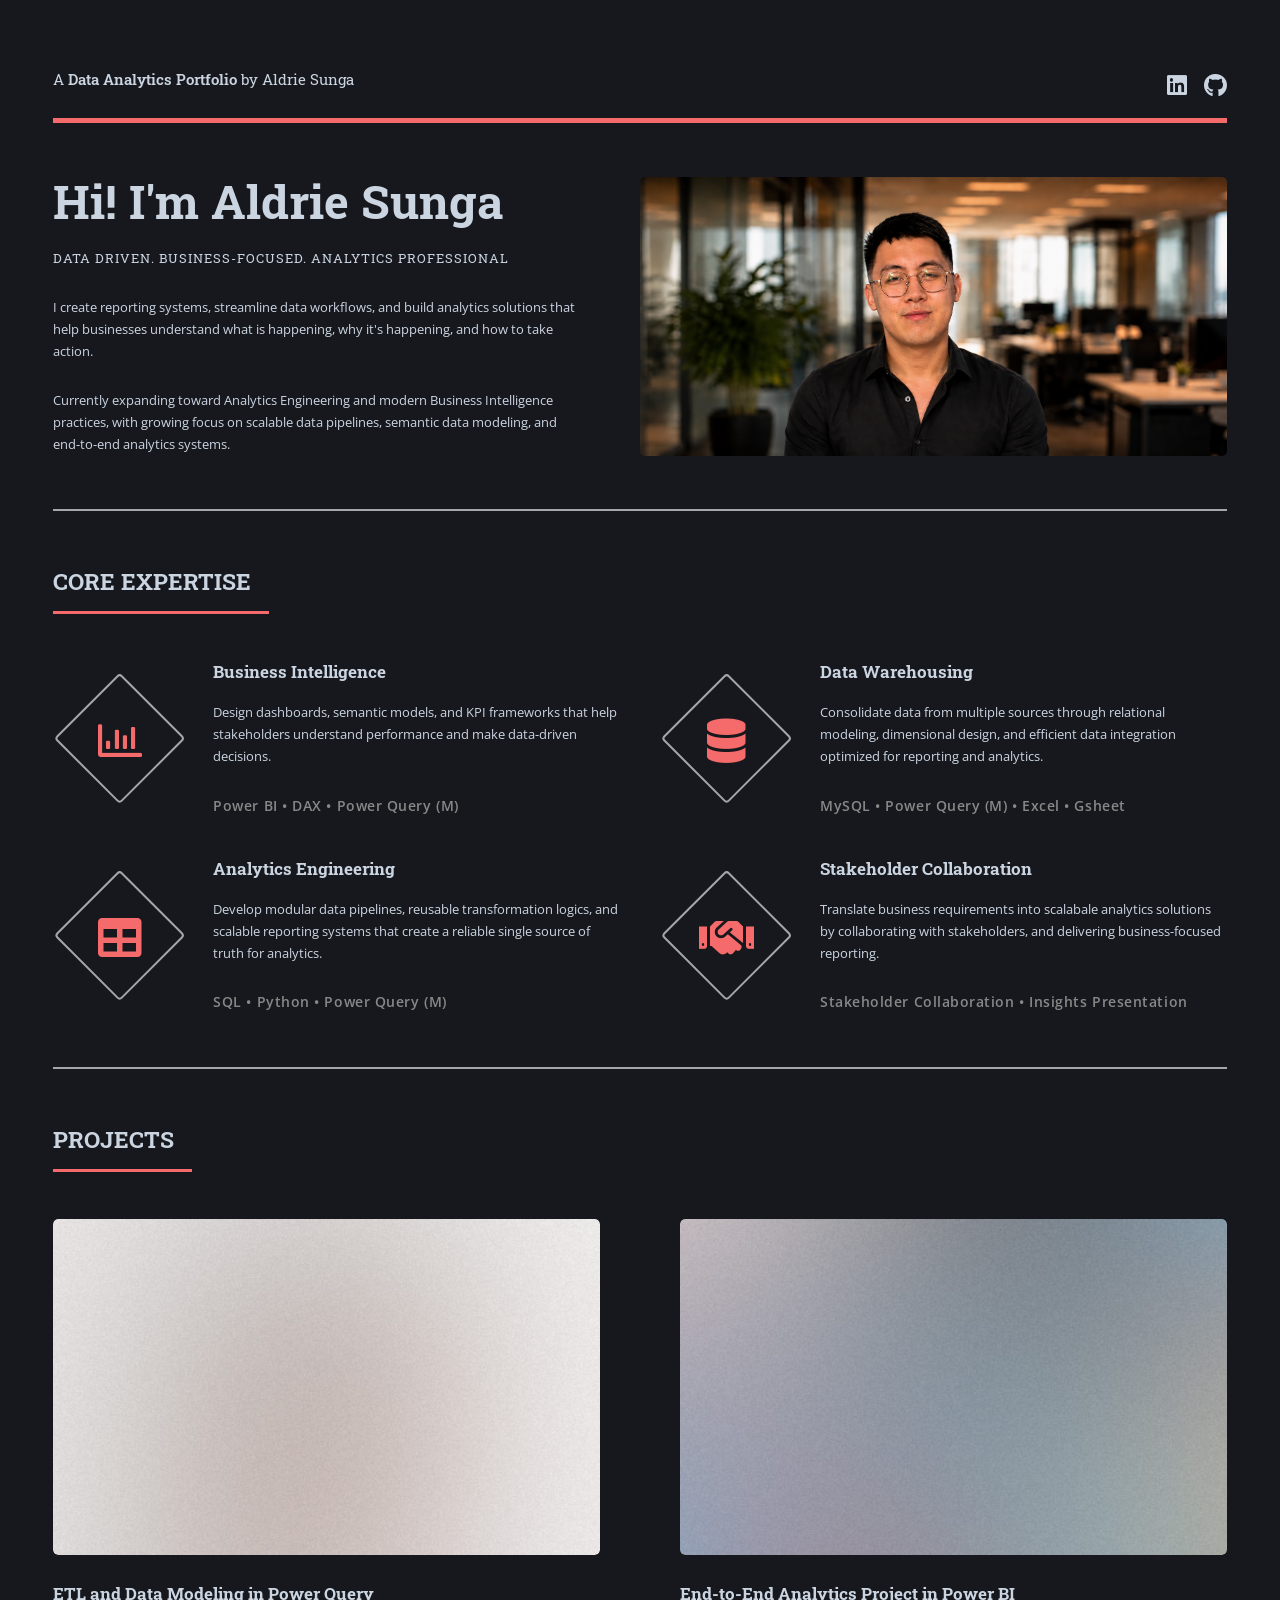
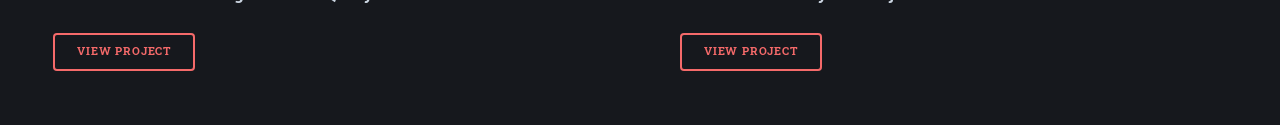
==== commit c073428b: "Update index.html" ====
--- a/index.html
+++ b/index.html
@@ -5,6 +5,7 @@
 		<meta charset="utf-8" />
 		<meta name="viewport" content="width=device-width, initial-scale=1, user-scalable=no" />
 		<link rel="stylesheet" href="assets/css/main_mod.css" />
+		<link rel="icon" type="image/png" href="images/reading-eyeglasses.png"
 	</head>
 	<body class="is-preload">
 
@@ -46,7 +47,7 @@
 								<section id="banner">
 									<div class="content">
 										<header>
-											<h1>Hi! I'm Aldrie Sunga</h1>
+											<h1 class="home-h1">Hi! I'm Aldrie Sunga</h1>
 											<p>
 												Data Driven. Business-Focused. Analytics Professional
 											</p>
@@ -130,17 +131,17 @@
 									<div class="posts">
 										<article>
 											<a class="image"><img src="images/pic01.jpg" alt="" /></a>
-											<h3>Modular ETL Pipeline in Power Query</h3>
+											<h3>ETL and Data Modeling in Power Query</h3>
 											<p>
 											</p>
 											<ul class="actions">
-												<li><a href="#" class="button">View Project</a></li>
+												<li><a href="project_1.html" class="button">View Project</a></li>
 											</ul>
 										</article>
 
 										<article>
 											<a class="image"><img src="images/pic02.jpg" alt="" /></a>
-											<h3>End-to-End Analytics System in Power BI</h3>
+											<h3>End-to-End Analytics Project in Power BI</h3>
 											<p>
 											</p>
 											<ul class="actions">
@@ -171,4 +172,4 @@
 			<script src="assets/js/main.js"></script>
 
 	</body>
-</html>+</html>
